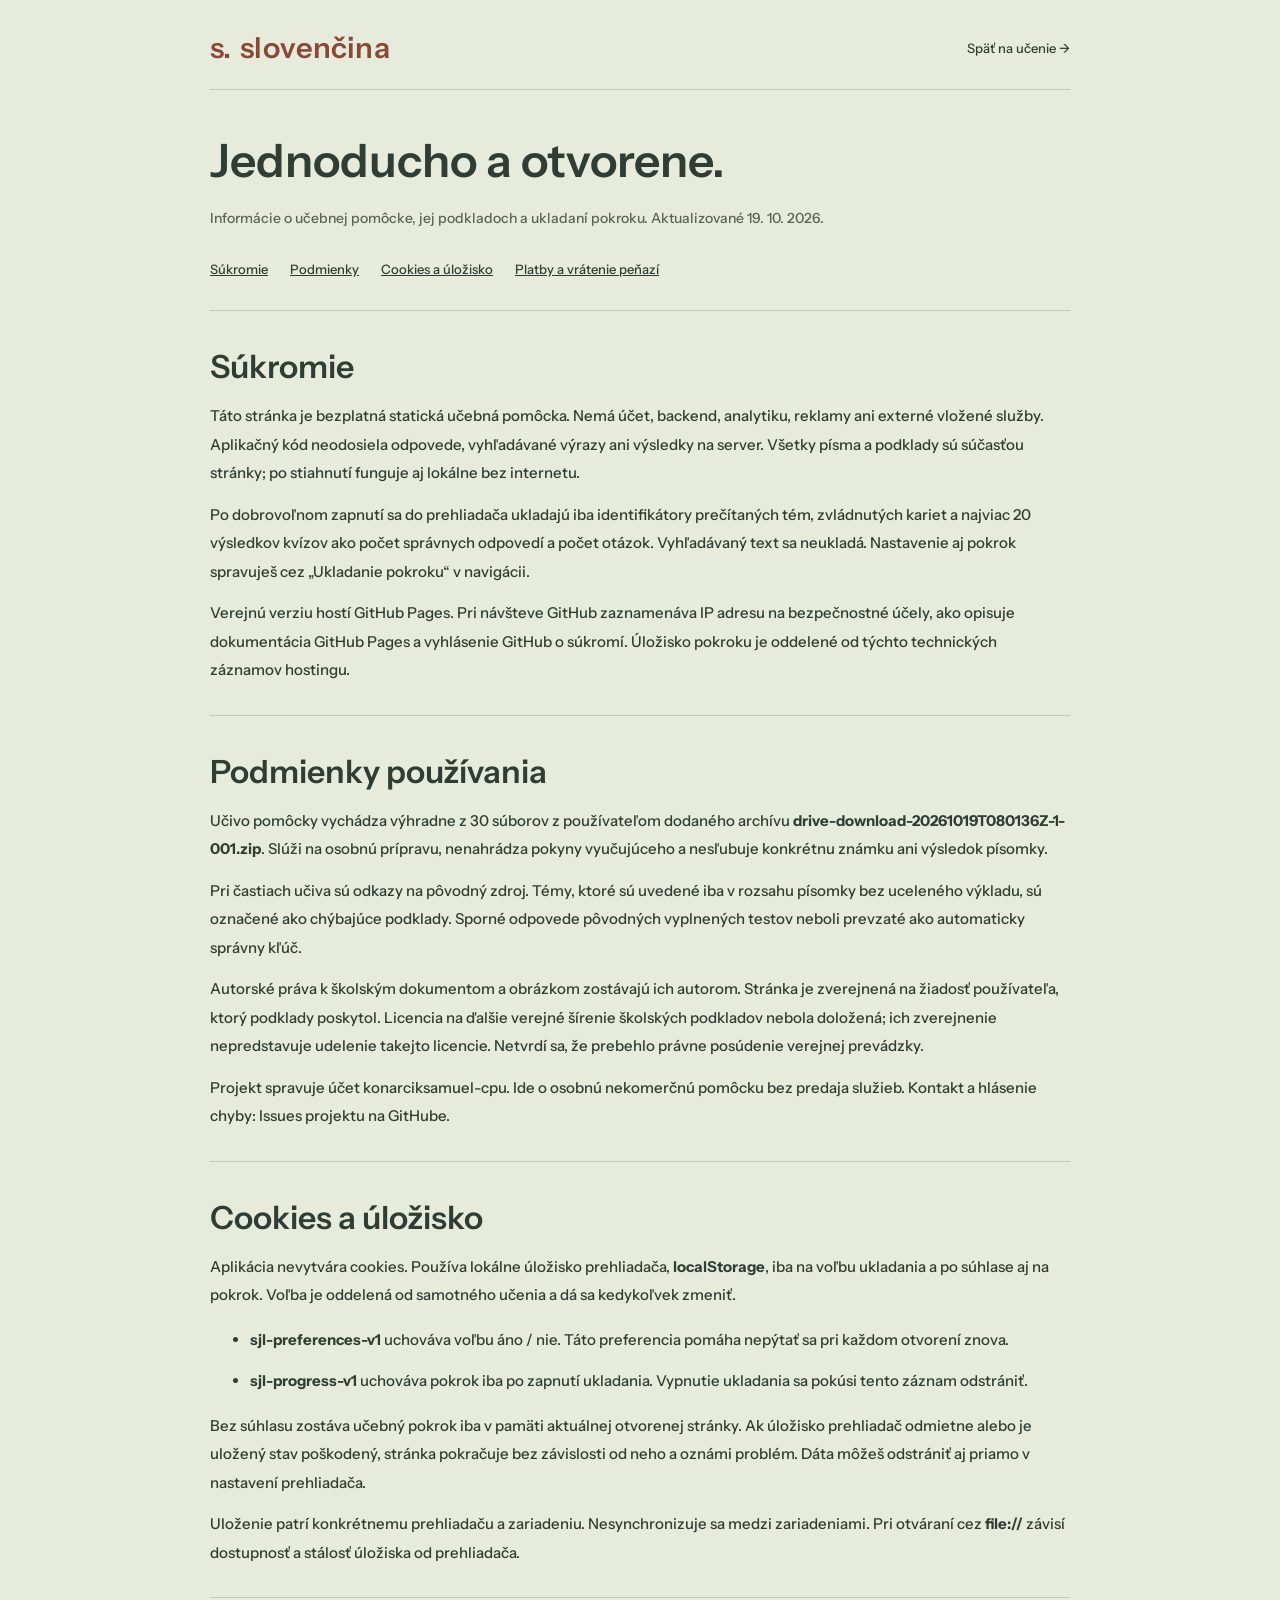
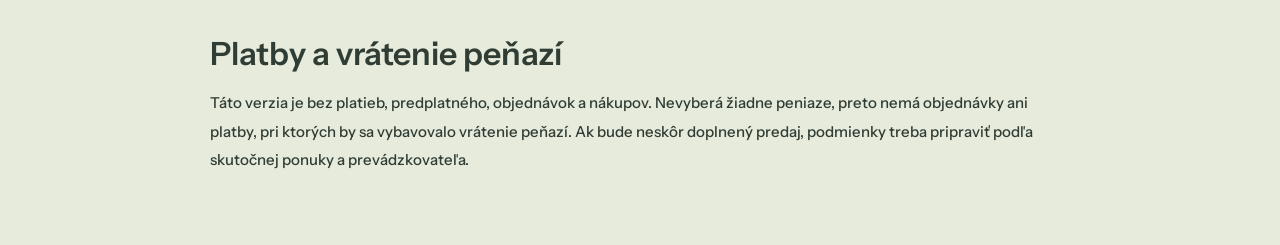
==== info.html @ a0606608 "feat: publish Slovak study notebook" ====
<!doctype html>
<html lang="sk">
<head><meta charset="utf-8"><meta name="viewport" content="width=device-width, initial-scale=1"><meta http-equiv="Content-Security-Policy" content="default-src 'self' file:; script-src 'none'; style-src 'self' file:; img-src 'self' file:; font-src 'self' file: data:; connect-src 'none'; object-src 'none'; base-uri 'none'; form-action 'none'"><title>Informácie a súkromie — Slovenčina</title><link rel="icon" href="favicon.svg" type="image/svg+xml"><link rel="stylesheet" href="fonts/fonts.css"><link rel="stylesheet" href="styles.css"></head>
<body><main class="info-page"><header><a class="brand" href="index.html"><span class="brand-symbol" aria-hidden="true">s.</span><span>slovenčina</span></a><a class="text-link" href="index.html">Späť na učenie →</a></header><h1>Jednoducho a otvorene.</h1><p>Informácie o učebnej pomôcke, jej podkladoch a ukladaní pokroku. Aktualizované 19. 10. 2026.</p><nav aria-label="Informácie"><a href="#sukromie">Súkromie</a><a href="#podmienky">Podmienky</a><a href="#ulozisko">Cookies a úložisko</a><a href="#platby">Platby a vrátenie peňazí</a></nav>
<section id="sukromie"><h2>Súkromie</h2><p>Táto stránka je bezplatná statická učebná pomôcka. Nemá účet, backend, analytiku, reklamy ani externé vložené služby. Aplikačný kód neodosiela odpovede, vyhľadávané výrazy ani výsledky na server. Všetky písma a podklady sú súčasťou stránky; po stiahnutí funguje aj lokálne bez internetu.</p><p>Po dobrovoľnom zapnutí sa do prehliadača ukladajú iba identifikátory prečítaných tém, zvládnutých kariet a najviac 20 výsledkov kvízov ako počet správnych odpovedí a počet otázok. Vyhľadávaný text sa neukladá. Nastavenie aj pokrok spravuješ cez „Ukladanie pokroku“ v navigácii.</p><p>Verejnú verziu hostí GitHub Pages. Pri návšteve GitHub zaznamenáva IP adresu na bezpečnostné účely, ako opisuje <a href="https://docs.github.com/en/pages/getting-started-with-github-pages/what-is-github-pages#data-collection">dokumentácia GitHub Pages</a> a <a href="https://docs.github.com/en/site-policy/privacy-policies/github-general-privacy-statement">vyhlásenie GitHub o súkromí</a>. Úložisko pokroku je oddelené od týchto technických záznamov hostingu.</p></section>
<section id="podmienky"><h2>Podmienky používania</h2><p>Učivo pomôcky vychádza výhradne z 30 súborov z používateľom dodaného archívu <strong>drive-download-20261019T080136Z-1-001.zip</strong>. Slúži na osobnú prípravu, nenahrádza pokyny vyučujúceho a nesľubuje konkrétnu známku ani výsledok písomky.</p><p>Pri častiach učiva sú odkazy na pôvodný zdroj. Témy, ktoré sú uvedené iba v rozsahu písomky bez uceleného výkladu, sú označené ako chýbajúce podklady. Sporné odpovede pôvodných vyplnených testov neboli prevzaté ako automaticky správny kľúč.</p><p>Autorské práva k školským dokumentom a obrázkom zostávajú ich autorom. Stránka je zverejnená na žiadosť používateľa, ktorý podklady poskytol. Licencia na ďalšie verejné šírenie školských podkladov nebola doložená; ich zverejnenie nepredstavuje udelenie takejto licencie. Netvrdí sa, že prebehlo právne posúdenie verejnej prevádzky.</p><p>Projekt spravuje účet <a href="https://github.com/konarciksamuel-cpu">konarciksamuel-cpu</a>. Ide o osobnú nekomerčnú pomôcku bez predaja služieb. Kontakt a hlásenie chyby: <a href="https://github.com/konarciksamuel-cpu/slovencina/issues">Issues projektu na GitHube</a>.</p></section>
<section id="ulozisko"><h2>Cookies a úložisko</h2><p>Aplikácia nevytvára cookies. Používa lokálne úložisko prehliadača, <strong>localStorage</strong>, iba na voľbu ukladania a po súhlase aj na pokrok. Voľba je oddelená od samotného učenia a dá sa kedykoľvek zmeniť.</p><ul><li><strong>sjl-preferences-v1</strong> uchováva voľbu áno / nie. Táto preferencia pomáha nepýtať sa pri každom otvorení znova.</li><li><strong>sjl-progress-v1</strong> uchováva pokrok iba po zapnutí ukladania. Vypnutie ukladania sa pokúsi tento záznam odstrániť.</li></ul><p>Bez súhlasu zostáva učebný pokrok iba v pamäti aktuálnej otvorenej stránky. Ak úložisko prehliadač odmietne alebo je uložený stav poškodený, stránka pokračuje bez závislosti od neho a oznámi problém. Dáta môžeš odstrániť aj priamo v nastavení prehliadača.</p><p>Uloženie patrí konkrétnemu prehliadaču a zariadeniu. Nesynchronizuje sa medzi zariadeniami. Pri otváraní cez <strong>file://</strong> závisí dostupnosť a stálosť úložiska od prehliadača.</p></section>
<section id="platby"><h2>Platby a vrátenie peňazí</h2><p>Táto verzia je bez platieb, predplatného, objednávok a nákupov. Nevyberá žiadne peniaze, preto nemá objednávky ani platby, pri ktorých by sa vybavovalo vrátenie peňazí. Ak bude neskôr doplnený predaj, podmienky treba pripraviť podľa skutočnej ponuky a prevádzkovateľa.</p></section>
</main></body></html>
---- fonts/fonts.css ----
@font-face{font-family:Instrument;src:url('[data-uri]') format('woff2');font-style:normal;font-weight:400 700;font-display:swap}
---- styles.css ----
:root{--canvas:#e7ebdc;--paper:#f8f5eb;--ink:#303d35;--muted:#596453;--line:#c1cbb4;--forest:#894936;--lime:#d7dfc6;--sage:#e1e7d5;--peach:#e8dfcc;--lavender:#f8f5eb;--error:#8b4035;--success:#35543c;--radius:2px;--ease:cubic-bezier(.16,1,.3,1);font-family:Instrument,system-ui,sans-serif;color:var(--ink);background:var(--canvas);font-synthesis:none;color-scheme:light}
*{box-sizing:border-box}
html{scroll-behavior:smooth;scrollbar-color:#a7b59a var(--canvas);scroll-padding-top:24px}
body{margin:0;font-size:16px;font-weight:500;line-height:1.7}
::selection{background:#ccd8bb;color:#26392c}
button,input,select{font:inherit}
button,a,input,select{-webkit-tap-highlight-color:transparent}
button{cursor:pointer;color:inherit}
button:disabled{cursor:default}
a{color:inherit;text-decoration:none;text-underline-offset:5px}
button:focus-visible,a:focus-visible,input:focus-visible,select:focus-visible,summary:focus-visible,[tabindex="0"]:focus-visible{outline:2px solid var(--forest);outline-offset:4px}
h1,h2,h3,p,figure{margin:0}
h1,h2,h3{text-wrap:balance;line-height:1.25;letter-spacing:0;font-weight:500}
h1,h2{font-family:Instrument,system-ui,sans-serif}
p{text-wrap:pretty}
button svg,a svg{flex-shrink:0}
svg{width:20px;height:20px;fill:none;stroke:currentColor;stroke-width:1.5;stroke-linecap:round;stroke-linejoin:round;vertical-align:middle}
.icon{width:18px;height:18px;display:inline-block;flex-shrink:0}
[hidden]{display:none!important}
.sr-only{position:absolute;width:1px;height:1px;padding:0;margin:-1px;overflow:hidden;clip:rect(0,0,0,0);white-space:nowrap;border:0}
.skip-link{position:fixed;left:16px;top:-80px;padding:12px 20px;background:var(--paper);z-index:100}
.skip-link:focus{top:16px}
.sidebar{width:calc(100% - 96px);max-width:1140px;margin:0 auto;padding:28px 0 0;display:grid;grid-template-columns:1fr auto;align-items:center;gap:18px 36px}
.brand{display:flex;flex-direction:column;align-items:flex-start;font-family:Instrument,system-ui,sans-serif;font-size:32px;line-height:1.1;font-weight:500;letter-spacing:.005em}
.brand-sub{font-family:Instrument,system-ui,sans-serif;font-size:12px;letter-spacing:.03em;color:var(--muted);margin-top:6px}
.brand-symbol{color:var(--forest);margin-right:9px}
.navigation{display:flex;gap:27px;align-items:center}
.navigation a{display:flex;align-items:center;min-height:46px;padding:10px 0 8px;border-bottom:1px solid transparent;font-size:14px;white-space:nowrap}
.navigation a svg,.nav-count{display:none}
.navigation a:hover{color:var(--forest)}
.navigation a[aria-current=page]{border-bottom-color:var(--forest);color:var(--forest)}
.sidebar-bottom{grid-column:1/-1;display:flex;align-items:center;justify-content:space-between;gap:18px;border-bottom:1px solid var(--line);padding:3px 0 9px;margin:0}
.sidebar-progress{display:flex;align-items:center;gap:14px;font-size:12px;color:var(--muted)}
.sidebar-progress>div{display:flex;gap:10px}
#read-count{font-variant-numeric:tabular-nums}
progress{width:100%;border:0;appearance:none;-webkit-appearance:none;overflow:hidden;display:block;background:#d5dec6;height:2px;color:var(--forest)}
progress::-webkit-progress-bar{background:#d5dec6}
progress::-webkit-progress-value{background:var(--forest)}
progress::-moz-progress-bar{background:var(--forest)}
.sidebar-progress progress{width:66px}
.storage-control{display:flex;align-items:center;gap:8px;background:none;border:0;padding:6px 0;color:var(--muted);font-size:12px;min-height:36px}
.storage-control svg{width:15px;height:15px}
.app-layout{min-height:75vh;display:flex;flex-direction:column}
.topbar{display:flex;align-items:center;gap:24px;width:calc(100% - 96px);max-width:1140px;padding:14px 0 12px;margin:0 auto;border-bottom:1px solid var(--line)}
.subject-label{font-size:12px;color:var(--muted)}
.global-search{display:flex;align-items:center;gap:10px;flex:1;max-width:280px;margin-left:auto;min-width:0;color:var(--muted)}
.global-search>svg{width:16px;height:16px;flex-shrink:0}
.global-search input{border:0;background:transparent;min-width:0;width:100%;font-size:13px;height:40px;color:var(--ink);caret-color:var(--forest);border-radius:0}
input::placeholder{color:#606c59;opacity:1}
.global-search input::-webkit-search-cancel-button{appearance:none}
.global-search button{background:transparent;border:0;width:32px;height:32px;display:grid;place-items:center}
.exam-label{display:flex;align-items:center;gap:8px;font-size:12px;white-space:nowrap;color:var(--muted)}
.exam-label strong{color:var(--ink);font-weight:500}
.exam-dot{width:4px;height:4px;background:var(--forest);flex-shrink:0}
main{width:calc(100% - 96px);max-width:1140px;padding:35px 0 68px;margin:0 auto;flex:1}
main:focus,#page-title:focus,#question-title:focus{outline:0}
.home-hero{display:block;padding:0 20px 42px;border-bottom:1px solid var(--line)}
.hero-copy h1{font-size:clamp(56px,5.2vw,76px);line-height:1.1;font-weight:500;letter-spacing:-.02em}
.hero-copy h1>span{color:var(--forest)}
.hero-copy>p{font-size:19px;font-weight:500;line-height:1.8;color:#52604f;margin-top:24px}
.hero-actions{display:flex;flex-wrap:wrap;gap:22px;align-items:center;margin-top:30px}
.button{display:inline-flex;align-items:center;justify-content:center;gap:10px;min-height:46px;padding:11px 18px;border-radius:2px;border:1px solid transparent;font-size:14px;font-weight:500;line-height:1.5;transition:background .18s,color .18s}
.button.primary{background:var(--forest);color:var(--paper)}
.button.primary:hover{background:#713d2e}
.button.secondary{background:transparent;border-color:#9aa78d;color:var(--ink)}
.button.secondary:hover{background:#dde5cf}
.button:disabled{opacity:.48}
.button.small{min-height:40px;padding:9px 13px;font-size:13px}
.button .icon{width:16px;height:16px}
.hero-secondary{font-size:14px;display:flex;gap:9px;align-items:center;min-height:44px}
.hero-secondary:hover{text-decoration:underline}
.exam-note{display:inline-block;font-size:12px;color:var(--muted);margin-top:32px}
.exam-note:hover{text-decoration:underline}


.home-columns{display:grid;grid-template-columns:minmax(0,1fr) 230px;gap:70px;margin-top:38px}
.section-heading{display:flex;align-items:center;justify-content:space-between;gap:16px;padding-bottom:15px;border-bottom:1px solid var(--line)}
.section-heading h2,.study-flow h2{font-size:27px;font-weight:500}
.text-link{display:inline-flex;align-items:center;gap:8px;font-size:13px}
.text-link:hover,.text-button:hover,.source-link:hover{text-decoration:underline;color:var(--forest)}
.text-link .icon{width:14px;height:14px}
.topic-row{display:flex;align-items:center;gap:16px;padding:22px 0;border-bottom:1px solid var(--line)}
.topic-row:hover h3{color:var(--forest)}
.topic-mark{display:none}
.sage,.peach,.lavender{background:transparent}
.topic-row h3{font-size:16px;font-weight:500;line-height:1.5}
.topic-row p{font-size:14px;color:var(--muted);margin-top:4px;line-height:1.7;max-width:56ch}
.topic-meta{display:flex;flex-wrap:wrap;gap:7px;align-items:center;color:var(--muted);font-size:12px;margin-top:7px;font-variant-numeric:tabular-nums}
.row-end{margin-left:auto;padding-left:8px;color:var(--forest)}
.row-end .icon{width:16px;height:16px}
.study-flow{padding:0 0 24px;border-bottom:1px solid var(--line)}
.study-flow>a{display:block;margin-top:22px}
.study-flow strong{font-size:14px;font-weight:500;display:flex;justify-content:space-between;align-items:center}
.study-flow .icon{width:14px;height:14px}
.study-flow p{font-size:13px;color:var(--muted);margin-top:4px;line-height:1.7}
.source-note{padding:25px 0}
.source-note h3{font-family:Instrument,system-ui,sans-serif;font-size:23px;font-weight:500}
.source-note p{font-size:13px;color:var(--muted);margin-top:12px;line-height:1.8}
.source-note>a{display:flex;align-items:center;gap:8px;font-size:13px;margin-top:14px}
.source-note>a .icon{width:14px;height:14px}
.source-note a:hover{text-decoration:underline}
.last-result{display:flex;align-items:center;gap:12px;flex-wrap:wrap;font-size:13px;border-top:1px solid var(--line);padding-top:20px}
.last-result strong{margin-left:auto;font-weight:500}
.last-result>a{flex-basis:100%;text-decoration:underline}
.site-footer{display:flex;align-items:center;justify-content:space-between;gap:16px;font-size:13px;color:var(--muted);padding:20px 40px;border-top:1px solid var(--line);margin-top:auto}
.site-footer>div{display:flex;flex-wrap:wrap;gap:16px}
.site-footer a:hover{text-decoration:underline}
.page-heading{display:flex;justify-content:space-between;align-items:flex-end;gap:20px;margin:7px 0 32px}
.page-heading h1{font-size:clamp(28px,2.5vw,38px);font-weight:500;line-height:1.2;letter-spacing:-.035em}
.page-heading p{font-size:14px;color:var(--muted);margin-top:12px;max-width:65ch}
.quiet-badge{white-space:nowrap;border:1px solid #a5af98;padding:6px 11px;border-radius:2px;font-size:13px;font-variant-numeric:tabular-nums}
.notes-layout{display:grid;grid-template-columns:190px minmax(0,1fr);gap:30px;align-items:start}
.chapter-nav{position:sticky;top:24px;display:flex;flex-direction:column;gap:5px}
.chapter-nav>a{display:flex;align-items:center;gap:9px;padding:12px 10px;font-size:13px;line-height:1.5;border-radius:2px;min-height:44px}
.chapter-nav>a:hover{background:#e2e8d7}
.chapter-nav>a[aria-current=page]{background:#e0e5d1;font-weight:600}
.chapter-dot{width:8px;height:8px;border-radius:2px;flex-shrink:0}
.chapter-nav>a .icon{width:14px;height:14px;margin-left:auto}
.chapter-nav .syllabus-link{margin-top:15px;border-top:1px solid var(--line);padding-top:18px;border-radius:2px;color:var(--muted);font-size:13px}
.notes-paper{background:var(--paper);padding:34px 36px;border-radius:2px;min-width:0}
.lesson-heading{display:flex;gap:16px;align-items:center}
.lesson-heading h2{font-size:26px;font-weight:500;letter-spacing:-.025em}
.lesson-heading p{color:var(--muted);font-size:13px;margin-top:7px}
.lesson-actions{display:flex;align-items:center;gap:20px;flex-wrap:wrap;margin-top:24px}
.lesson-outline{display:flex;flex-wrap:wrap;gap:6px;margin:26px 0 12px;border-bottom:1px solid var(--line);padding-bottom:24px}
.lesson-outline button{padding:6px 9px;min-height:32px;font-size:13px;background:#e8ecde;border:0;border-radius:2px;text-align:left}
.lesson-outline button:hover{background:#dce4cc}
.note-section{padding-top:32px;scroll-margin-top:24px}
.note-section+.note-section{border-top:1px solid #d6ddc8;margin-top:32px}
.note-section-heading{display:flex;align-items:start;justify-content:space-between;gap:14px;margin-bottom:15px}
.note-section h2{font-size:21px;font-weight:500;line-height:1.35}
.note-section p,.note-list{font-size:16px;line-height:1.8;max-width:68ch}
.note-section p+p{margin-top:14px}
.source-link{display:inline-flex;align-items:center;gap:4px;font-size:13px;color:#5b7150;white-space:nowrap;margin-top:4px;font-weight:500}
.source-link .icon{width:12px;height:12px}
.note-list{padding-left:20px;margin:14px 0 0}
.note-list li{padding:5px 0 5px 4px}
.note-list li::marker{color:#8c9e79}
.note-callout{display:flex;align-items:start;gap:12px;padding:16px;background:#e9edde;border-radius:2px;margin-top:20px}
.note-callout>.icon{margin-top:3px;color:#60744a;flex-shrink:0}
.note-callout p{font-size:13px;line-height:1.8;color:#4c6146}
.table-scroll{overflow:auto;border:1px solid #b8c2ab;border-radius:2px;margin-top:20px;max-width:100%;scrollbar-width:thin}
table{border-collapse:collapse;width:100%;text-align:left;font-size:13px;line-height:1.7;min-width:310px}
th,td{padding:12px 14px;border-bottom:1px solid #d6ddc8;vertical-align:top}
thead th{background:#e8ecde;font-weight:600;font-size:13px}
tbody th{font-weight:500;width:30%}
tr:last-child th,tr:last-child td{border-bottom:0}
tbody tr:nth-child(even){background:#f1f2e7}
.study-image{margin:24px 0 0}
.study-image>button,.source-image>button{padding:0;border:0;background:transparent;display:block;max-width:100%;cursor:zoom-in;text-align:left}
.study-image img{display:block;width:100%;max-width:620px;height:auto;border:1px solid var(--line);border-radius:2px}
figcaption{font-size:13px;color:var(--muted);line-height:1.6;margin-top:9px}
.lesson-finish{margin-top:36px;border-top:1px solid var(--line);padding-top:28px;display:flex;flex-wrap:wrap;gap:18px;align-items:center}
.lesson-finish>div{flex-basis:100%}
.lesson-finish h3{font-size:18px;font-weight:500}
.lesson-finish p{font-size:13px;color:var(--muted);margin-top:7px}
.learning-toolbar{display:flex;align-items:flex-end;gap:24px;border-bottom:1px solid var(--line);padding-bottom:24px;margin-bottom:26px}
.field{display:flex;flex-direction:column;gap:8px;min-width:170px}
.field>label{font-size:13px;font-weight:500}
select{width:100%;min-height:43px;border:1px solid #a5af98;border-radius:2px;background:var(--paper);padding:8px 34px 8px 12px;color:var(--ink);font-size:13px;max-width:100%}
.filter-check{display:flex;align-items:center;gap:9px;font-size:13px;min-height:43px}
input[type=checkbox]{width:17px;height:17px;accent-color:var(--forest);flex-shrink:0;cursor:pointer}
.shuffle-button{margin-left:auto}
.card-session,.quiz-session{max-width:720px;margin:34px auto 0}
.session-meta{display:flex;justify-content:space-between;align-items:center;font-size:13px;color:var(--muted);gap:15px}
.session-meta strong{color:var(--ink);font-weight:600}
.session-progress{margin-top:13px;height:4px}
.flashcard{display:flex;flex-direction:column;justify-content:space-between;text-align:center;align-items:stretch;width:100%;min-height:344px;padding:28px 36px;margin-top:28px;border:0;border-radius:2px;background:var(--lavender);transition:background .35s,box-shadow .35s,transform .35s var(--ease);box-shadow:none}
.flashcard:hover{box-shadow:none}
.flashcard.revealed{background:#edf0e4;animation:card-turn .35s var(--ease)}
@keyframes card-turn{0%{transform:perspective(1000px) rotateY(-7deg)}100%{transform:perspective(1000px) rotateY(0)}}
.flashcard-face-label{display:flex;justify-content:space-between;align-items:center;gap:15px;color:#626b58;font-size:13px}
.flashcard.revealed .flashcard-face-label{color:#516242}
.flashcard-content{display:block;font-size:clamp(23px,2.1vw,32px);line-height:1.5;letter-spacing:-.025em;font-weight:500;max-width:28ch;margin:30px auto}
.flashcard.revealed .flashcard-content{font-size:clamp(20px,1.8vw,27px);max-width:42ch}
.flashcard-hint{font-size:13px;line-height:1.6;color:#626b58}
.flashcard.revealed .flashcard-hint{color:#526346}
.card-source{display:flex;justify-content:space-between;align-items:center;gap:12px;margin-top:15px;font-size:13px;color:var(--muted)}
.card-rating{display:grid;grid-template-columns:1fr 1fr;gap:16px;margin-top:28px}
.card-rating>.button{min-height:52px}
kbd{font-family:inherit;border:1px solid #adbaa1;border-radius:2px;font-size:13px;padding:1px 5px;line-height:1.5;font-variant-numeric:tabular-nums;font-weight:500;white-space:nowrap}
.card-rating kbd{margin-left:auto;border-color:#ffffff44}
.card-rating .secondary kbd{border-color:#a5af98}
.card-controls{display:flex;justify-content:space-between;align-items:center;gap:12px;margin-top:20px;font-size:13px;color:var(--muted)}
.text-button{display:inline-flex;align-items:center;gap:8px;min-height:40px;font-size:13px;background:transparent;border:0;padding:6px 0;color:var(--ink)}
.text-button:disabled{opacity:.45;text-decoration:none}
.empty-state,.session-finished{text-align:center;padding:70px 22px;max-width:640px;margin:20px auto}
.empty-state>.icon{width:34px;height:34px;color:#799367;margin-bottom:20px}
.empty-state h2,.session-finished h2{font-size:27px;font-weight:500}
.empty-state p,.session-finished p{font-size:14px;color:var(--muted);max-width:54ch;margin:16px auto 24px}
.success-seal{display:grid;place-items:center;background:#e1e7d5;color:#3b6434;width:58px;height:58px;margin:0 auto 24px;border-radius:2px}
.success-seal .icon{width:28px;height:28px}
.finish-actions{display:flex;gap:13px;align-items:center;justify-content:center;flex-wrap:wrap;margin:26px 0 23px}
.quiz-setup{display:grid;grid-template-columns:minmax(0,1fr) 260px;border-radius:2px;background:var(--paper);overflow:hidden}
.quiz-setup-main{padding:36px 38px}
.setup-symbol{display:grid;place-items:center;width:42px;height:42px;background:var(--lime);border-radius:2px;margin-bottom:23px}
.quiz-setup-main h2{font-size:43px;font-weight:500;line-height:1.15}
.quiz-setup-main h2 em{font-family:Instrument,system-ui,sans-serif;font-size:1.15em;font-weight:500}
.quiz-setup-main>p{font-size:14px;line-height:1.8;color:var(--muted);max-width:49ch;margin-top:19px}
.setup-fields{display:grid;grid-template-columns:1.3fr 1fr;gap:18px;margin-top:27px}
.setup-fields .field{min-width:0}
.quiz-setup-main>p.small-copy{font-size:13px;line-height:1.7;margin-top:12px}
.quiz-setup-main>.button{margin-top:24px}
.quiz-rules{padding:42px 28px;background:#e8eddf}
.quiz-rules h3{font-size:19px;font-weight:500;line-height:1.4;margin-bottom:30px}
.quiz-rules>div+div{margin-top:26px}
.quiz-rules strong{font-size:13px;font-weight:600}
.quiz-rules p{font-size:13px;line-height:1.8;color:var(--muted);margin-top:7px}
.quiz-rules .quiz-source-note{margin-top:32px;padding-top:18px;border-top:1px solid #c9d4bb;font-size:13px}
.quiz-session{margin-top:30px}
.quiz-session h2{font-size:26px;font-weight:500;line-height:1.5;margin:26px 0}
.question-context{margin-top:28px;background:#e1e7d5;padding:21px 24px;border-radius:2px}
.question-context>strong{font-size:13px;font-weight:600}
.question-context p{font-size:14px;line-height:1.85;margin-top:9px}
.question-context .source-link{margin-top:12px}
.answer-options{display:grid;gap:12px}
.answer-option{display:flex;align-items:center;gap:14px;text-align:left;border:1px solid #a5af98;background:var(--paper);border-radius:2px;padding:15px 18px;min-height:62px;font-size:14px;line-height:1.6;transition:background .16s,border-color .16s}
.answer-option:hover:not(:disabled){background:#e8eddf;border-color:#6c875b}
.option-letter{display:grid;place-items:center;border:1px solid #b8c2ab;border-radius:2px;width:27px;height:29px;font-size:13px;flex-shrink:0}
.answer-option>.icon{margin-left:auto}
.answer-option.correct{background:#e8eddf;border-color:#6c9660;color:#234a2b}
.answer-option.incorrect{background:#f4e7dc;border-color:#c68a73;color:#7b3d2c}
.answer-option:disabled:not(.correct):not(.incorrect){color:#677364;background:#efefe4}
.question-hint{font-size:13px;color:var(--muted);margin-top:22px}
.quiz-feedback{padding:22px 24px;border-radius:2px;margin-top:26px;background:#e9edde}
.quiz-feedback.negative{background:#f0e7d9}
.quiz-feedback>strong{display:flex;align-items:center;gap:10px;font-size:14px;font-weight:600}
.quiz-feedback p{font-size:14px;line-height:1.8;margin-top:12px;max-width:65ch}
.quiz-feedback .source-link{margin-top:15px}
.quiz-next{display:flex;justify-content:flex-end;margin-top:22px}
.quiz-summary{max-width:800px;margin:0 auto}
.result-score{text-align:center;background:#e1e7d5;padding:42px 28px;border-radius:2px}
.result-score>span{font-size:13px;color:var(--muted)}
.result-score>strong{display:block;font-size:68px;font-weight:500;line-height:1.4;letter-spacing:-.04em;font-variant-numeric:tabular-nums}
.result-score>strong>span{font-size:30px;color:#627555;font-weight:500}
.result-score h2{font-size:27px;font-weight:500;margin-top:14px}
.result-score p{max-width:54ch;margin:13px auto 0;font-size:14px;color:var(--muted)}
.weak-topics{margin-top:30px}
.weak-topics h3,.answer-review>h3{font-size:18px;font-weight:500;margin-bottom:16px}
.weak-topics>a{display:flex;justify-content:space-between;border-bottom:1px solid var(--line);padding:13px 0;font-size:14px}
.answer-review{margin-top:35px}
.answer-review details{border-bottom:1px solid var(--line);padding:16px 0}
.answer-review summary{display:flex;align-items:center;gap:12px;cursor:pointer;font-size:13px;line-height:1.7;list-style:none}
.answer-review summary>.icon{color:#547443;width:16px;height:16px}
.review-state{margin-left:auto;white-space:nowrap;font-size:13px;color:var(--muted)}
.answer-review details p{font-size:13px;line-height:1.8;margin:14px 0 0 28px}
.answer-review details .source-link{margin:15px 0 0 28px}
.scope-panel{padding:26px 28px;background:#e1e7d5;border-radius:2px;margin-bottom:30px;display:grid;grid-template-columns:1fr 1.2fr;gap:18px 32px}
.scope-panel h2{font-size:20px;font-weight:500}
.scope-panel p{font-size:13px;color:var(--muted);line-height:1.8;margin-top:11px}
.scope-panel ul{margin:0;padding-left:17px;font-size:13px;line-height:1.9}
.scope-panel .source-link{margin:0}
.materials-toolbar{display:flex;align-items:center;gap:16px;margin:0 0 22px;flex-wrap:wrap;font-size:13px}
.materials-toolbar>label{font-weight:500}
.materials-toolbar input{min-height:40px;border:1px solid #a5af98;border-radius:2px;background:var(--paper);padding:8px 12px;font-size:13px;color:var(--ink);min-width:0;max-width:100%;caret-color:var(--forest)}
.materials-toolbar>span{margin-left:auto;color:var(--muted);font-variant-numeric:tabular-nums}
.source-item{border-bottom:1px solid var(--line);scroll-margin-top:25px}
.source-item>summary{display:flex;align-items:center;gap:16px;list-style:none;padding:21px 8px;cursor:pointer;min-height:80px}
summary::-webkit-details-marker{display:none}
.source-item>summary:hover{background:#e2e8d777}
.file-type{display:grid;place-items:center;width:43px;min-height:46px;font-size:13px;font-weight:600;border:1px solid #a5af98;border-radius:2px;flex-shrink:0}
.source-name{min-width:0}
.source-name strong{display:block;font-size:13px;font-weight:500;overflow-wrap:anywhere}
.source-name>span{display:block;font-size:13px;color:var(--muted);margin-top:4px}
.source-item>summary>.icon{margin-left:auto;width:16px;height:16px;transition:transform .2s}
.source-item[open]>summary>.icon{transform:rotate(90deg)}
.source-body{padding:0 24px 28px 67px}
.source-body .note-callout{margin:0 0 20px}
.source-body>.small-copy{margin-top:18px}
.original-text{margin:22px 0;background:#fff;border-radius:2px}
.original-text>summary{padding:14px 18px;font-size:13px;cursor:pointer}
.original-text pre{font-family:Instrument,system-ui,sans-serif;font-size:14px;line-height:1.9;white-space:pre-wrap;overflow-wrap:anywhere;padding:0 20px 22px;max-height:750px;overflow:auto;scrollbar-width:thin}
.source-image{margin-top:24px}
.source-image img{display:block;max-width:100%;width:auto;max-height:600px;height:auto;border-radius:2px}
.search-results{max-width:780px}
.result-count{font-size:13px;color:var(--muted);margin-bottom:12px}
.search-result{display:block;position:relative;padding:25px 36px 25px 0;border-bottom:1px solid var(--line)}
.search-result>span{font-size:13px;color:#56724a}
.search-result>h2{font-size:21px;font-weight:500;margin-top:8px}
.search-result>p{font-size:13px;color:var(--muted);line-height:1.8;margin-top:11px;max-width:65ch}
.search-result>.icon{position:absolute;right:0;top:50%}
.consent-banner{position:fixed;bottom:20px;left:calc(236px + 30px);right:30px;max-width:1100px;margin:0 auto;background:#fff;padding:20px 24px;display:flex;align-items:center;justify-content:space-between;gap:20px;border:0;border-radius:2px;box-shadow:none;z-index:35}
.consent-banner strong{font-size:14px;font-weight:600}
.consent-banner p{font-size:13px;color:var(--muted);margin-top:4px}
.consent-actions{display:flex;gap:10px;flex-shrink:0}
dialog{background:var(--canvas);color:var(--ink);border:0;border-radius:2px;padding:30px;max-width:540px;width:calc(100% - 32px);max-height:calc(100dvh - 40px);overflow:auto;box-shadow:none}
dialog::backdrop{background:#293b32a6;backdrop-filter:blur(3px)}
.dialog-heading{display:flex;align-items:flex-start;gap:20px;justify-content:space-between;margin-bottom:20px}
.dialog-heading h2{font-size:25px;font-weight:500;line-height:1.3}
.icon-button{background:transparent;border:0;display:grid;place-items:center;width:36px;height:36px;flex-shrink:0;border-radius:2px;padding:7px}
.icon-button:hover{background:#e0e5d1}
.mobile-settings.icon-button{display:none}
@media(max-width:900px){.mobile-settings.icon-button{display:grid;width:44px;height:44px}}
dialog>p{font-size:14px;line-height:1.8;color:var(--muted)}
.check-label{display:flex;align-items:flex-start;gap:11px;font-size:14px;line-height:1.8;margin:22px 0 13px}
.check-label input{margin-top:4px}
.small-copy{font-size:13px;line-height:1.8;color:var(--muted)}
.small-copy a{text-decoration:underline}
form>.button{margin-top:22px}
.reset-zone{margin-top:28px;border-top:1px solid var(--line);padding-top:20px}
.reset-zone>p{font-size:13px;color:var(--muted)}
.text-button.danger{color:var(--error)}
.error-copy{font-size:13px;color:var(--error);margin-top:18px}
.image-dialog{max-width:1100px;width:calc(100% - 32px);background:#fff}
.image-dialog img{display:block;width:100%;height:auto}
.image-dialog .dialog-heading{position:sticky;top:-30px;background:#fff;padding:10px 0;z-index:1}
.image-dialog h2{font-size:18px}
.toast{position:fixed;left:calc(50% + 118px);bottom:22px;transform:translate(-50%,18px);background:var(--forest);color:#f4f8eb;padding:12px 20px;border-radius:2px;font-size:13px;max-width:min(90vw,540px);box-shadow:none;opacity:0;pointer-events:none;transition:opacity .2s,transform .3s var(--ease);z-index:60;text-align:center}
.toast.visible{opacity:1;transform:translate(-50%,0)}
.noscript{position:fixed;inset:auto 0 0;padding:20px;background:#fff3cf;color:#3d3a26;z-index:80}
.info-page{max-width:820px;margin:0 auto;padding:40px 24px 80px}
.info-page>header{display:flex;align-items:center;justify-content:space-between;gap:20px;padding-bottom:25px;border-bottom:1px solid var(--line)}
.info-page .brand{color:var(--forest)}
.info-page h1{font-size:38px;font-weight:500;margin-top:42px}
.info-page>p{margin-top:18px;color:var(--muted);font-size:14px}
.info-page section{padding-top:36px;margin-top:30px;border-top:1px solid var(--line);scroll-margin-top:20px}
.info-page h2{font-size:24px;font-weight:500;margin-bottom:15px}
.info-page section p,.info-page section li{font-size:14px;line-height:1.9;margin-top:13px}
.info-page nav{display:flex;flex-wrap:wrap;gap:10px 22px;font-size:13px;margin-top:27px;text-decoration:underline}

.site-footer{max-width:1140px;width:calc(100% - 96px);margin:0 auto;padding:22px 0 28px}
.page-heading{margin:0 0 34px}
.page-heading h1{font-size:44px;font-weight:500;letter-spacing:-.01em}
.page-heading p{font-size:14px;margin-top:9px}
.quiet-badge{border:0;padding:0;color:var(--muted)}
.chapter-nav>a{border-radius:0;padding:11px 10px;font-size:13px}
.chapter-nav>a[aria-current=page]{background:transparent;color:var(--forest);font-weight:500;text-decoration:underline}
.chapter-dot{display:none}
.notes-paper{border-radius:2px;padding:34px 38px}
.lesson-heading h2{font-size:34px;letter-spacing:0;font-weight:500}
.lesson-heading p{font-size:13px}
.lesson-outline{gap:0 14px;max-height:none}
.lesson-outline button{background:transparent;padding:7px 0;font-size:13px;min-height:36px;border-radius:0;color:var(--muted)}
.lesson-outline button:hover{background:transparent;color:var(--forest);text-decoration:underline}
.note-section h2{font-size:28px;font-weight:500}
.note-section p,.note-list{font-size:16px;line-height:1.85}
.source-link{color:#5a684c;font-weight:500}
.note-callout{background:#e9edde;border-radius:0}
.note-callout p{font-size:14px}
.table-scroll{border-radius:0}
table{font-size:14px}
thead th{font-size:13px}
select{min-height:44px;font-size:14px;border-radius:2px}
.field>label,.filter-check{font-size:13px}
.flashcard{border:1px solid #a8b394;border-radius:2px;background:var(--paper);box-shadow:none;transition:background .24s,transform .24s var(--ease)}
.flashcard:hover{box-shadow:none;border-color:#7f8f70}
.flashcard.revealed{background:#f0f1e5;animation:card-turn .24s var(--ease)}
@keyframes card-turn{from{opacity:.7;transform:translateY(3px)}to{opacity:1;transform:translateY(0)}}
.flashcard-content{font-family:Instrument,system-ui,sans-serif;font-size:36px;font-weight:500;line-height:1.5;letter-spacing:0}
.flashcard.revealed .flashcard-content{font-size:30px}
.flashcard-face-label,.flashcard-hint,.flashcard.revealed .flashcard-face-label,.flashcard.revealed .flashcard-hint{color:var(--muted)}
.quiz-setup{background:transparent;border-top:1px solid var(--line);border-bottom:1px solid var(--line);border-radius:0}
.quiz-setup-main{padding:30px 35px 35px 0}
.quiz-setup-main h2{font-size:34px;font-weight:500;letter-spacing:0}
.quiz-setup-main>p{font-size:14px}
.setup-symbol{display:none}
.quiz-rules{background:transparent;padding:34px 0 28px 30px;border-left:1px solid var(--line)}
.quiz-rules h3{font-family:Instrument,system-ui,sans-serif;font-size:25px;font-weight:500}
.quiz-rules strong{font-size:14px;font-weight:500}
.quiz-rules p{font-size:13px}
.quiz-session h2{font-size:32px;font-weight:500}
.answer-option{background:transparent;border-color:#a7b297;border-radius:2px;font-size:15px}
.option-letter{border:0;color:var(--muted);font-family:Instrument,system-ui,sans-serif;font-size:20px}
.quiz-feedback{border-radius:0}
.result-score{background:transparent;border-block:1px solid var(--line);border-radius:0}
.result-score>strong{font-family:Instrument,system-ui,sans-serif;font-weight:500}
.result-score h2{font-size:31px;font-weight:500}
.scope-panel{background:#e0e6d3;border-radius:0}
.scope-panel p,.scope-panel ul{font-size:14px}
.source-name strong{font-size:14px}
.file-type{border-radius:0;font-weight:500;background:transparent}
.source-item>summary{padding:22px 4px}
.source-body{padding-left:67px}
.search-result>h2{font-size:28px;font-weight:500}
.search-result>p{font-size:14px}
.consent-banner{left:24px;right:24px;bottom:18px;max-width:1080px;border:1px solid #a5af98;background:var(--paper);border-radius:2px;box-shadow:none}
.consent-banner p{font-size:13px}
dialog{border:1px solid #a5af98;border-radius:2px;box-shadow:none;background:var(--paper)}
dialog::backdrop{background:#293b32a6;backdrop-filter:none}
.dialog-heading h2{font-size:30px;font-weight:500}
.small-copy{font-size:13px}
.mobile-settings.icon-button{display:none}
.toast{left:50%;border-radius:2px;box-shadow:none;background:#303d35;color:#f8f5eb}
.info-page{max-width:860px;width:calc(100% - 48px);padding:32px 0 70px}
.info-page .brand{flex-direction:row;align-items:center;font-size:29px}
.info-page h1{font-size:46px}
.info-page section h2{font-size:32px}
.info-page section p,.info-page section li{font-size:15px}
@media(max-width:1100px){.navigation{gap:19px}.navigation a{font-size:13px}.home-hero{padding-inline:0}.home-columns{gap:44px}.notes-layout{grid-template-columns:170px minmax(0,1fr);gap:24px}.notes-paper{padding:30px}.quiz-setup{grid-template-columns:minmax(0,1fr) 240px}}
@media(max-width:900px){.sidebar{width:calc(100% - 56px);grid-template-columns:1fr;gap:15px;padding-top:22px}.brand{font-size:29px}.brand-sub{font-size:12px}.navigation{justify-content:space-between;gap:18px}.navigation a{font-size:14px}.sidebar-bottom{padding:0 0 8px}.storage-control{display:none}.topbar,main,.site-footer{width:calc(100% - 56px)}.topbar{gap:18px;padding-block:8px}.mobile-settings.icon-button{display:grid;width:40px;height:40px;padding:9px}.subject-label{display:none}.global-search{max-width:none;margin-left:0}.exam-label{margin-left:auto}.home-hero{}.hero-copy h1{font-size:60px}.hero-copy>p{font-size:17px}.home-columns{grid-template-columns:minmax(0,1fr) 195px;gap:36px}.hero-actions{gap:14px}.notes-layout{grid-template-columns:150px minmax(0,1fr);gap:20px}.notes-paper{padding:26px}.chapter-nav>a{font-size:12px;padding-inline:5px}.page-heading h1{font-size:40px}.quiz-setup-main{padding-right:24px}.quiz-rules{padding-left:24px}.quiz-setup-main h2{font-size:30px}.info-page{width:calc(100% - 48px)}}
@media(max-width:650px){.sidebar,.topbar,main,.site-footer{width:calc(100% - 40px)}.sidebar{padding-top:22px;gap:14px}.brand{font-size:29px;flex-direction:row;align-items:baseline;gap:13px}.brand-sub{font-size:12px;letter-spacing:0;margin:0}.navigation{gap:0}.navigation a{font-size:12px;min-height:44px;padding:10px 5px;white-space:normal;text-align:center;justify-content:center;line-height:1.5;flex:1;min-width:0}.navigation a:last-child{max-width:88px}.sidebar-bottom{padding:0 0 9px}.sidebar-progress{font-size:12px;gap:12px}.sidebar-progress progress{width:48px}.topbar{gap:9px;padding-block:7px}.global-search input{font-size:12px;height:38px}.exam-label{font-size:0;gap:5px}.exam-label strong{font-size:12px}.mobile-settings.icon-button{width:36px;height:38px;padding:8px}.exam-dot{display:none}main{padding:25px 0 45px}.home-hero{padding:4px 0 30px}.hero-copy h1{font-size:41px;letter-spacing:-.025em}.hero-copy>p{font-size:14px;line-height:1.8;margin-top:14px}.hero-actions{gap:11px;margin-top:22px;align-items:flex-start;flex-direction:column}.hero-actions .button{font-size:12px;min-height:42px;padding:10px 12px;gap:6px}.hero-actions .icon{width:13px;height:13px}.hero-secondary{font-size:12px;min-height:32px;gap:6px}.exam-note{font-size:12px;margin-top:20px}.home-columns{grid-template-columns:1fr;gap:35px;margin-top:25px}.section-heading{padding-bottom:13px}.section-heading h2,.study-flow h2{font-size:26px}.text-link{font-size:12px}.topic-row{padding:19px 0;gap:10px}.topic-row h3{font-size:15px}.topic-row p{font-size:13px}.topic-meta{font-size:12px}.topic-row .row-end{padding-left:0}.study-aside{display:grid;grid-template-columns:1fr 1fr;gap:26px}.study-flow{border:0;padding:0}.study-flow>a{margin-top:18px}.study-flow strong{font-size:13px}.study-flow p,.source-note p{font-size:12px}.source-note{padding:0}.source-note h3{font-size:26px}.source-note>a{font-size:12px;line-height:1.8;align-items:flex-start}.last-result{grid-column:1/-1}.site-footer{flex-direction:column;align-items:flex-start;gap:12px;font-size:12px;padding-block:20px}.site-footer>div{gap:18px}.page-heading{align-items:flex-start;flex-direction:column;gap:12px;margin:0 0 25px}.page-heading h1{font-size:36px}.page-heading p{font-size:13px;line-height:1.8}.quiet-badge{font-size:12px}.notes-layout{display:block}.chapter-nav{position:static;display:flex;flex-direction:row;overflow-x:auto;scrollbar-width:thin;gap:18px;padding-bottom:11px;margin-bottom:20px}.chapter-nav>a{flex-shrink:0;white-space:nowrap;font-size:13px;padding:8px 0;min-height:42px}.chapter-nav .syllabus-link{margin:0;padding:8px 0;border:0}.notes-paper{padding:24px 20px;border-radius:0}.lesson-heading h2{font-size:31px}.lesson-heading p{font-size:12px}.lesson-actions{gap:16px;margin-top:20px}.lesson-actions .button{font-size:12px}.lesson-outline{gap:0 12px;max-height:145px;overflow:auto;padding-bottom:16px;margin-top:20px}.lesson-outline button{font-size:12px}.note-section{padding-top:25px}.note-section+.note-section{margin-top:25px}.note-section-heading{flex-wrap:wrap;gap:8px}.note-section h2{font-size:27px}.note-section p,.note-list{font-size:15px;line-height:1.85}.note-callout{padding:14px 12px;gap:9px}.note-callout p{font-size:13px}.source-link{font-size:12px}.source-link .icon{width:12px;height:12px}.table-scroll{margin-top:18px}table{font-size:13px}th,td{padding:10px 12px}thead th{font-size:12px}.lesson-finish .button{width:100%;font-size:13px}.learning-toolbar{flex-wrap:wrap;gap:14px;padding-bottom:20px;margin-bottom:22px}.learning-toolbar .field{flex-basis:100%;min-width:0}.field>label,.filter-check{font-size:12px}.field{min-width:0}select{font-size:13px;min-height:45px}.filter-check{flex:1;max-width:215px}.shuffle-button{font-size:12px!important;padding:9px!important;gap:5px}.shuffle-button .icon{width:14px;height:14px}.card-session,.quiz-session{margin-top:23px}.session-meta{font-size:12px;gap:12px}.flashcard{min-height:295px;padding:22px 20px;margin-top:23px}.flashcard-content{font-size:29px;line-height:1.5}.flashcard.revealed .flashcard-content{font-size:25px}.flashcard-face-label,.flashcard-hint{font-size:12px}.card-source{font-size:12px;align-items:flex-start}.card-source>span{max-width:170px;text-align:right}.card-rating{gap:10px;margin-top:24px}.card-rating .button{font-size:12px;padding:11px 9px;gap:6px}.card-rating kbd{display:none}.card-controls{font-size:12px;gap:10px;margin-top:14px}.card-controls>.text-button{font-size:12px}.card-controls>span{max-width:140px;text-align:right}.empty-state,.session-finished{padding:40px 10px}.empty-state h2,.session-finished h2{font-size:30px}.empty-state p,.session-finished p{font-size:13px}.quiz-setup{display:block}.quiz-setup-main{padding:24px 0 30px}.quiz-setup-main h2{font-size:30px}.quiz-setup-main>p{font-size:13px}.setup-fields{grid-template-columns:1fr;gap:18px}.quiz-setup-main>.button{width:100%;font-size:13px}.quiz-rules{padding:25px 0;border-left:0;border-top:1px solid var(--line);display:grid;grid-template-columns:1fr 1fr;gap:20px}.quiz-rules h3{grid-column:1/-1;font-size:27px;margin:0}.quiz-rules>div+div{margin:0}.quiz-rules p{font-size:12px}.quiz-rules .quiz-source-note{grid-column:1/-1;margin:0;padding-top:15px}.quiz-session h2{font-size:29px;margin:23px 0}.answer-option{padding:13px 12px;font-size:14px;gap:9px;min-height:60px}.question-context{padding:18px}.question-context p{font-size:13px}.quiz-feedback{padding:20px 18px}.quiz-feedback p{font-size:13px}.quiz-next .button{width:100%}.result-score{padding:28px 15px}.result-score h2{font-size:28px}.result-score p{font-size:13px}.result-score>strong{font-size:62px}.answer-review summary{font-size:13px;gap:8px}.review-state{font-size:12px;white-space:normal;max-width:55px;text-align:right}.answer-review details p{font-size:13px;margin-left:0}.answer-review details .source-link{margin-left:0}.scope-panel{grid-template-columns:1fr;padding:23px 20px;gap:18px}.scope-panel h2{font-size:27px}.scope-panel ul{font-size:13px}.materials-toolbar{gap:11px}.materials-toolbar>label{flex-basis:100%}.materials-toolbar>input{width:calc(100% - 90px)}.materials-toolbar>span{font-size:12px}.source-item>summary{gap:11px;padding:19px 0}.file-type{width:37px;min-height:41px;font-size:12px}.source-name strong{font-size:13px}.source-body{padding:0 0 25px}.source-image img{max-height:none}.original-text pre{font-size:13px;padding:0 16px 20px}.search-result h2{font-size:27px}.search-result>p{font-size:13px}.consent-banner{left:12px;right:12px;bottom:12px;flex-direction:column;align-items:stretch;padding:18px;gap:15px}.consent-actions{justify-content:flex-end}.consent-actions .button{font-size:12px;min-height:42px}.toast{bottom:14px;font-size:12px;max-width:calc(100% - 28px);width:max-content}.dialog-heading h2{font-size:29px}dialog{padding:24px}.image-dialog{padding:18px}.image-dialog .dialog-heading{top:-18px}.info-page{width:calc(100% - 40px);padding-top:25px}.info-page h1{font-size:38px}.info-page section h2{font-size:29px}.info-page>header{align-items:flex-start}.info-page>header>.text-link{font-size:12px}.info-page section p,.info-page section li{font-size:14px}}
@media(max-width:350px){.navigation a{padding-inline:0;font-size:12px}.home-hero{}.hero-copy h1{font-size:36px}.hero-copy>p{font-size:13px}.brand-sub{font-size:12px}.sidebar-progress progress{width:34px}.study-aside{gap:18px}.hero-actions .button{padding-inline:10px}.source-note>a .icon{display:none}}
@media(prefers-reduced-motion:reduce){html{scroll-behavior:auto}*,*::before,*::after{animation:none!important;transition:none!important;scroll-behavior:auto!important}}
@media print{.sidebar,.topbar,.site-footer,.consent-banner,.lesson-actions,.lesson-outline,.lesson-finish,dialog,.toast{display:none!important}.app-layout{margin:0}.notes-layout{display:block}.chapter-nav{display:none}main{padding:0;max-width:none;width:100%}.notes-paper{padding:0}.study-image{break-inside:avoid}.page-heading{margin:0 0 20px}body{background:#fff;color:#000}.table-scroll{overflow:visible}a{color:#000}}

.brand,:is(.app-layout,.info-page) :is(h1,h2,h3),.flashcard-content{font-family:Instrument,system-ui,sans-serif;font-weight:600}
.home-hero{padding:12px 0 34px}
.hero-copy h1{font-size:52px;line-height:1.15}
.hero-copy>p{max-width:48ch;font-size:17px;margin-top:17px;font-weight:500}
.page-heading h1{font-size:34px}
.lesson-heading h2{font-size:28px}
.note-section h2{font-size:23px}
.flashcard-content{font-size:30px}
.flashcard.revealed .flashcard-content{font-size:26px}
.quiz-session h2{font-size:26px}
.brand{font-size:27px}
@media(max-width:650px){.hero-copy h1{font-size:40px}.hero-copy>p{font-size:14px}.hero-actions{flex-direction:row;flex-wrap:wrap;align-items:center;gap:14px}.brand{font-size:25px}.brand-sub{font-weight:500}.page-heading h1{font-size:30px}.lesson-heading h2{font-size:25px}.note-section h2{font-size:22px}.flashcard-content{font-size:25px}.flashcard.revealed .flashcard-content{font-size:23px}.quiz-session h2{font-size:24px}}
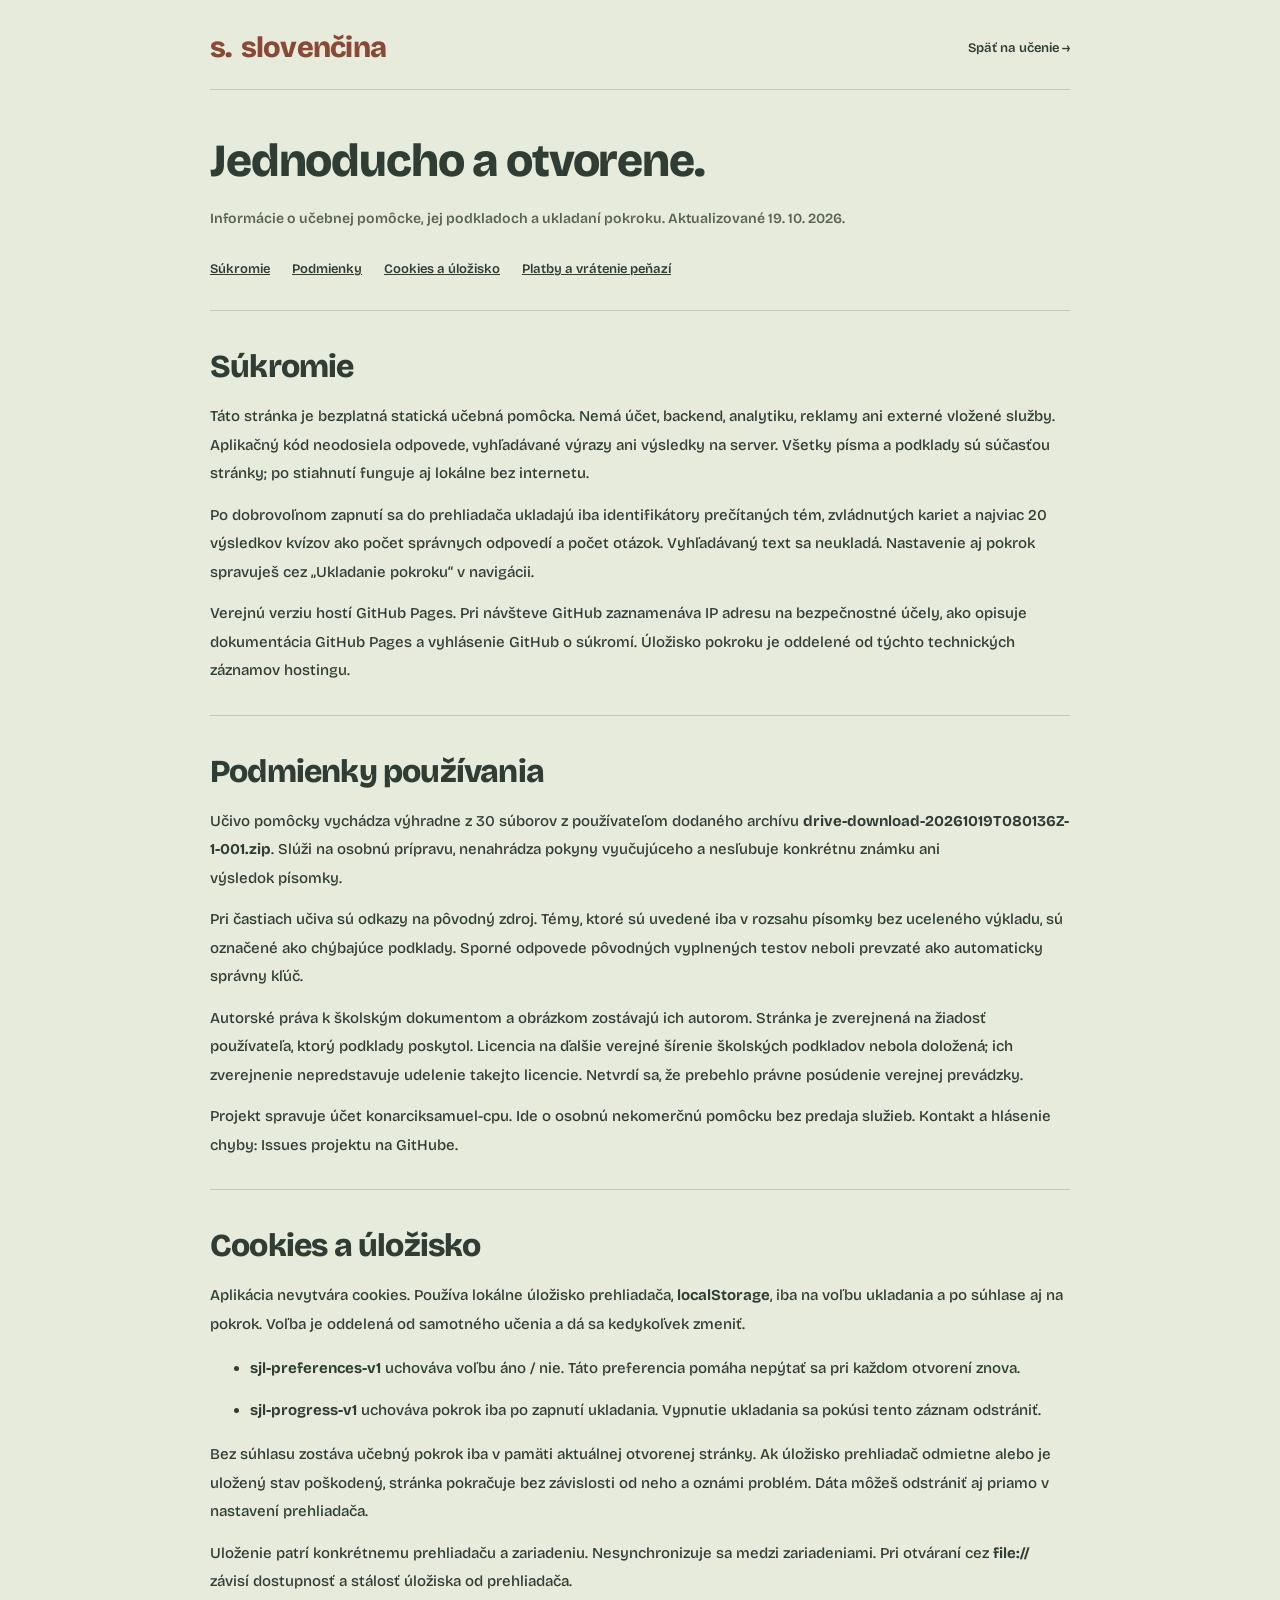
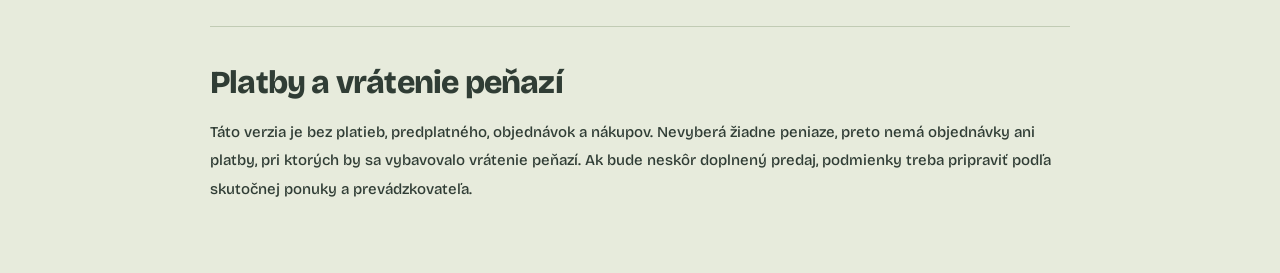
==== commit ef5324f0: "feat: add bold grotesk and soft bubble styling" ====
--- a/info.html
+++ b/info.html
@@ -1,6 +1,6 @@
 <!doctype html>
 <html lang="sk">
-<head><meta charset="utf-8"><meta name="viewport" content="width=device-width, initial-scale=1"><meta http-equiv="Content-Security-Policy" content="default-src 'self' file:; script-src 'none'; style-src 'self' file:; img-src 'self' file:; font-src 'self' file: data:; connect-src 'none'; object-src 'none'; base-uri 'none'; form-action 'none'"><title>Informácie a súkromie — Slovenčina</title><link rel="icon" href="favicon.svg" type="image/svg+xml"><link rel="stylesheet" href="fonts/fonts.css"><link rel="stylesheet" href="styles.css"></head>
+<head><meta charset="utf-8"><meta name="viewport" content="width=device-width, initial-scale=1"><meta http-equiv="Content-Security-Policy" content="default-src 'self' file:; script-src 'none'; style-src 'self' file:; img-src 'self' file:; font-src 'self' file: data:; connect-src 'none'; object-src 'none'; base-uri 'none'; form-action 'none'"><title>Informácie a súkromie — Slovenčina</title><link rel="icon" href="favicon.svg" type="image/svg+xml"><link rel="stylesheet" href="fonts/fonts.css?v=20261019-bubbles"><link rel="stylesheet" href="styles.css?v=20261019-bubbles"></head>
 <body><main class="info-page"><header><a class="brand" href="index.html"><span class="brand-symbol" aria-hidden="true">s.</span><span>slovenčina</span></a><a class="text-link" href="index.html">Späť na učenie →</a></header><h1>Jednoducho a otvorene.</h1><p>Informácie o učebnej pomôcke, jej podkladoch a ukladaní pokroku. Aktualizované 19. 10. 2026.</p><nav aria-label="Informácie"><a href="#sukromie">Súkromie</a><a href="#podmienky">Podmienky</a><a href="#ulozisko">Cookies a úložisko</a><a href="#platby">Platby a vrátenie peňazí</a></nav>
 <section id="sukromie"><h2>Súkromie</h2><p>Táto stránka je bezplatná statická učebná pomôcka. Nemá účet, backend, analytiku, reklamy ani externé vložené služby. Aplikačný kód neodosiela odpovede, vyhľadávané výrazy ani výsledky na server. Všetky písma a podklady sú súčasťou stránky; po stiahnutí funguje aj lokálne bez internetu.</p><p>Po dobrovoľnom zapnutí sa do prehliadača ukladajú iba identifikátory prečítaných tém, zvládnutých kariet a najviac 20 výsledkov kvízov ako počet správnych odpovedí a počet otázok. Vyhľadávaný text sa neukladá. Nastavenie aj pokrok spravuješ cez „Ukladanie pokroku“ v navigácii.</p><p>Verejnú verziu hostí GitHub Pages. Pri návšteve GitHub zaznamenáva IP adresu na bezpečnostné účely, ako opisuje <a href="https://docs.github.com/en/pages/getting-started-with-github-pages/what-is-github-pages#data-collection">dokumentácia GitHub Pages</a> a <a href="https://docs.github.com/en/site-policy/privacy-policies/github-general-privacy-statement">vyhlásenie GitHub o súkromí</a>. Úložisko pokroku je oddelené od týchto technických záznamov hostingu.</p></section>
 <section id="podmienky"><h2>Podmienky používania</h2><p>Učivo pomôcky vychádza výhradne z 30 súborov z používateľom dodaného archívu <strong>drive-download-20261019T080136Z-1-001.zip</strong>. Slúži na osobnú prípravu, nenahrádza pokyny vyučujúceho a nesľubuje konkrétnu známku ani výsledok písomky.</p><p>Pri častiach učiva sú odkazy na pôvodný zdroj. Témy, ktoré sú uvedené iba v rozsahu písomky bez uceleného výkladu, sú označené ako chýbajúce podklady. Sporné odpovede pôvodných vyplnených testov neboli prevzaté ako automaticky správny kľúč.</p><p>Autorské práva k školským dokumentom a obrázkom zostávajú ich autorom. Stránka je zverejnená na žiadosť používateľa, ktorý podklady poskytol. Licencia na ďalšie verejné šírenie školských podkladov nebola doložená; ich zverejnenie nepredstavuje udelenie takejto licencie. Netvrdí sa, že prebehlo právne posúdenie verejnej prevádzky.</p><p>Projekt spravuje účet <a href="https://github.com/konarciksamuel-cpu">konarciksamuel-cpu</a>. Ide o osobnú nekomerčnú pomôcku bez predaja služieb. Kontakt a hlásenie chyby: <a href="https://github.com/konarciksamuel-cpu/slovencina/issues">Issues projektu na GitHube</a>.</p></section>
--- a/fonts/fonts.css
+++ b/fonts/fonts.css
@@ -1 +1 @@
-@font-face{font-family:Instrument;src:url('[data-uri]') format('woff2');font-style:normal;font-weight:400 700;font-display:swap}
+@font-face{font-family:"Bricolage Grotesque";font-style:normal;font-weight:200 800;font-display:swap;src:url("[data-uri]